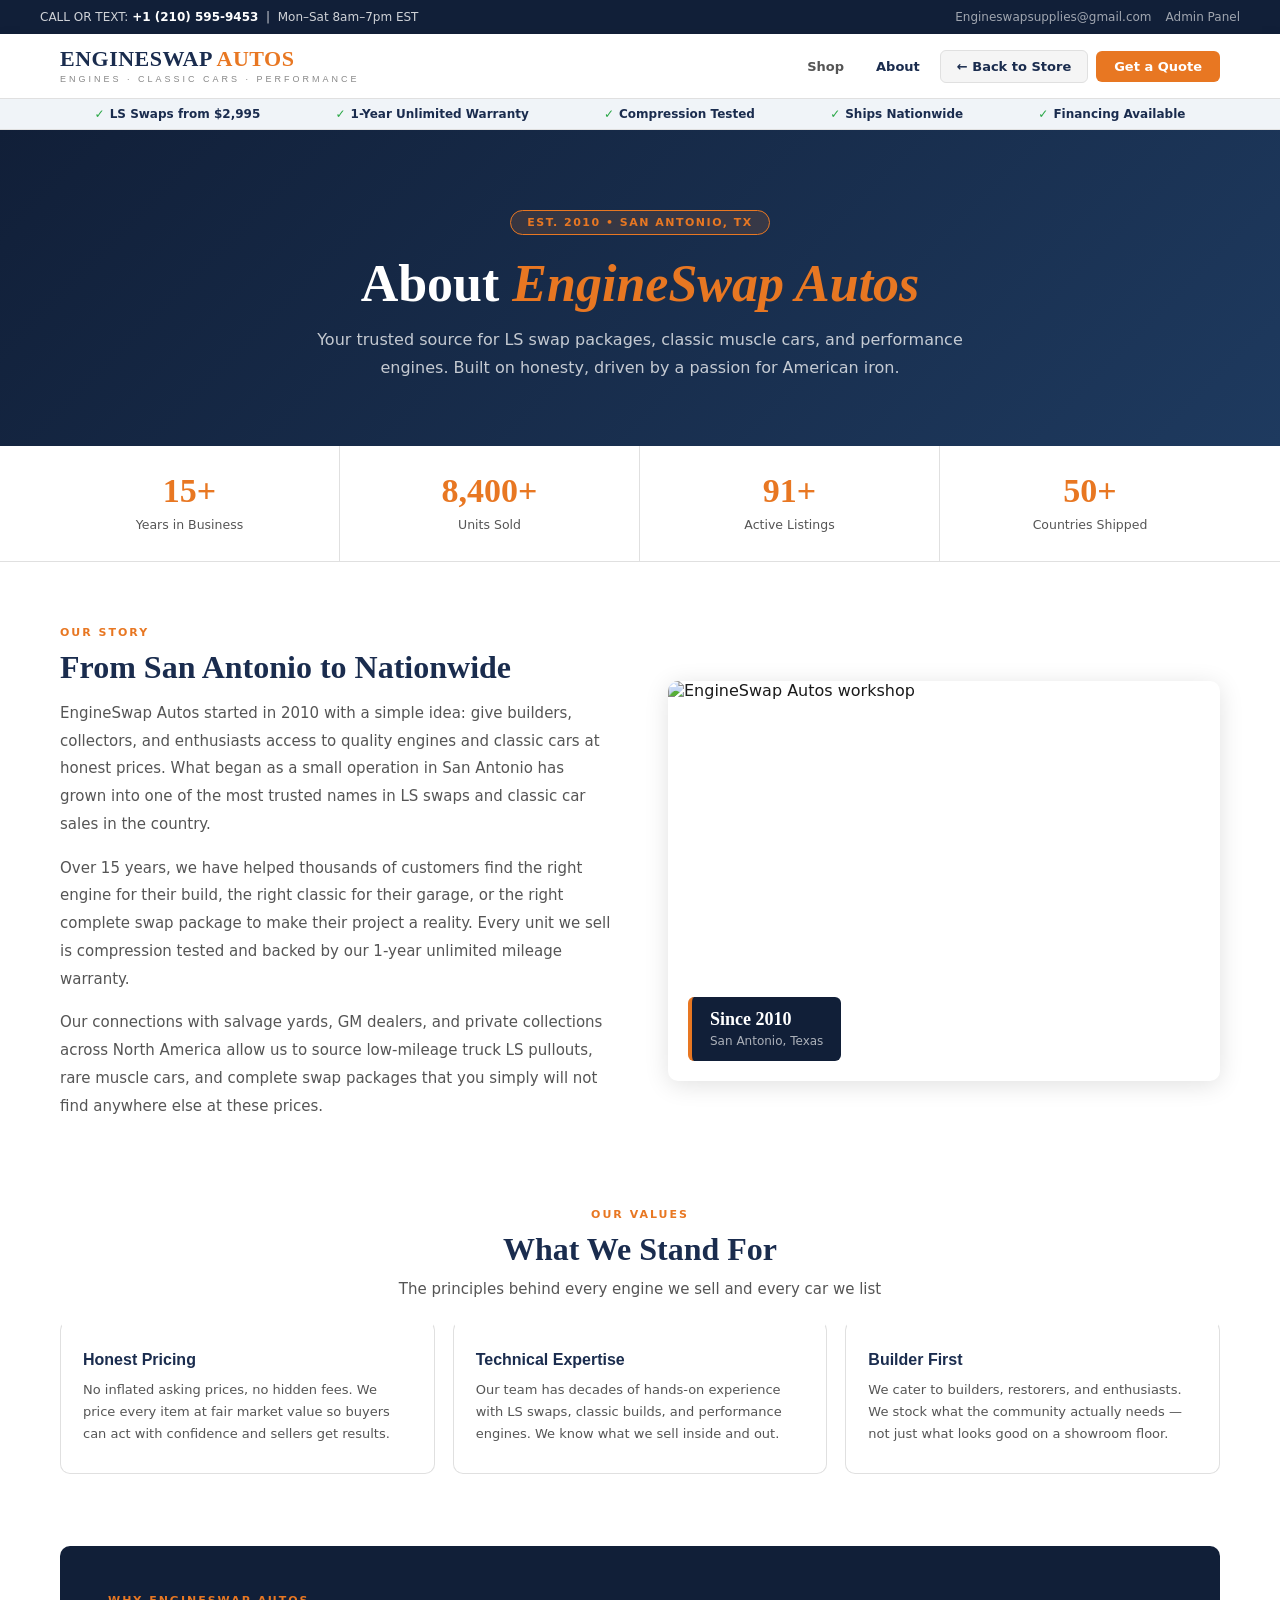
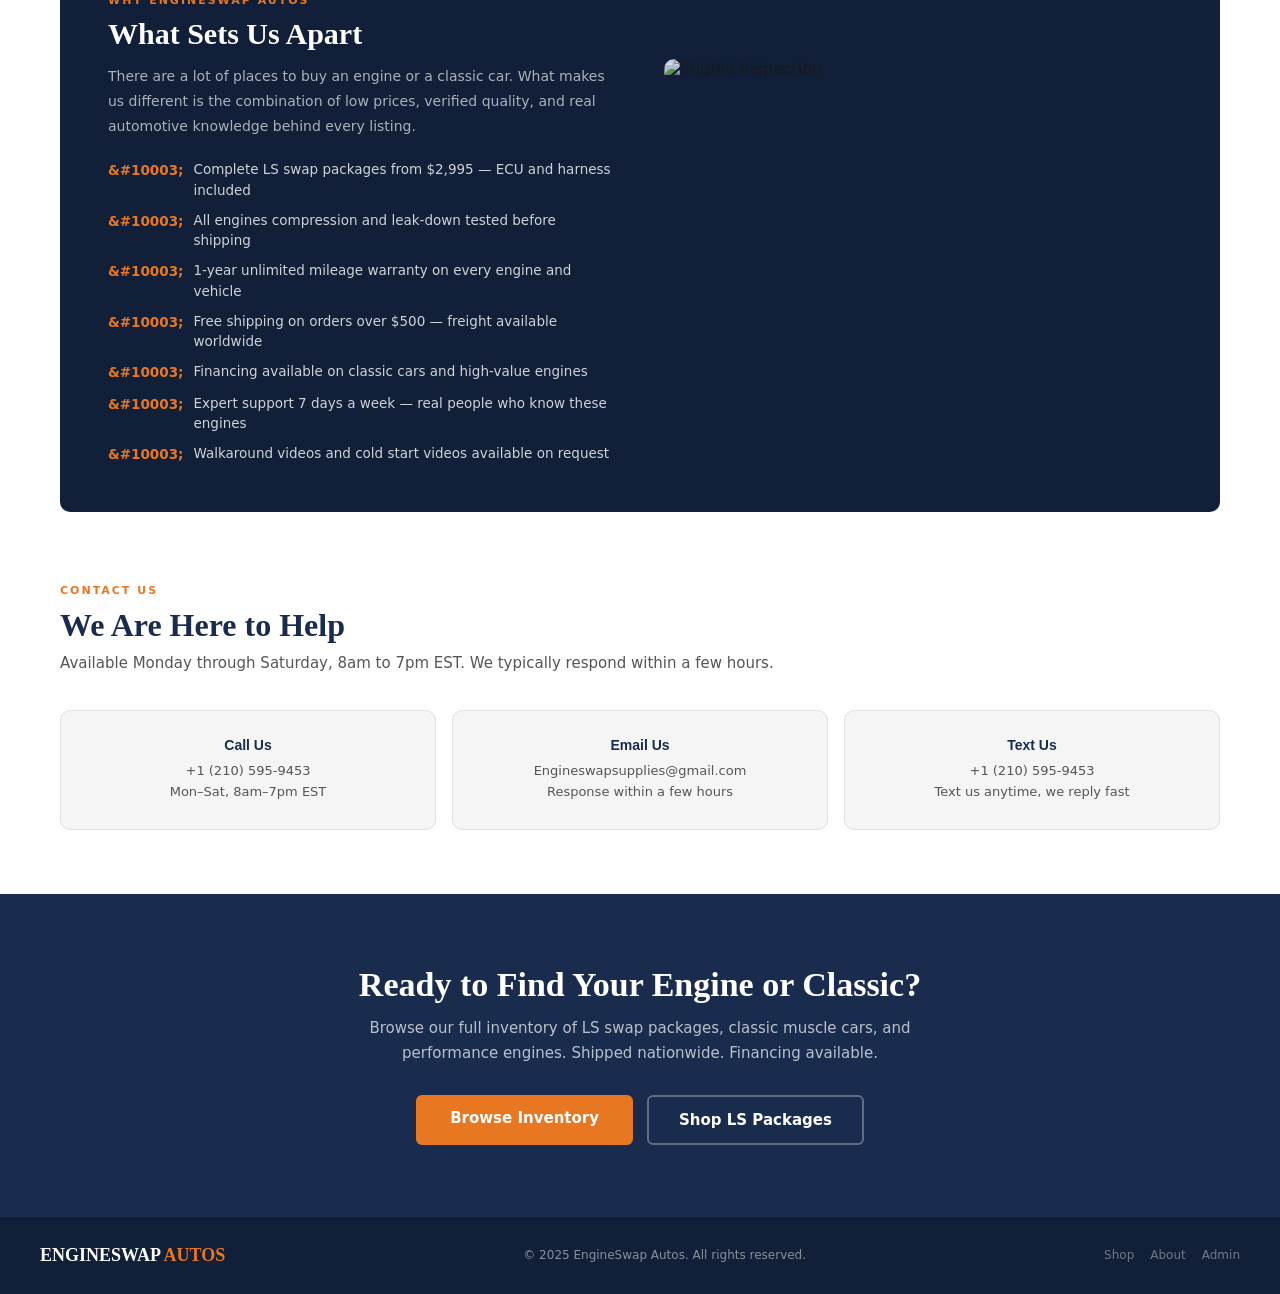
==== frontend/about.html @ 837cea03 "Initial commit — EngineSwap Autos Full-stack FastAPI + Jinja2 website for EngineSwap Autos. - 70 pro" ====
<!DOCTYPE html>
<html lang="en">
<head>
<meta charset="UTF-8">
<meta name="viewport" content="width=device-width,initial-scale=1">
<title>About Us &mdash; EngineSwap Autos</title>
<link rel="icon" href="data:image/svg+xml,<svg xmlns='http://www.w3.org/2000/svg' viewBox='0 0 64 64'><rect width='64' height='64' rx='6' fill='%231a2c4e'/><text x='32' y='46' text-anchor='middle' font-size='28' font-family='Georgia' font-weight='bold' fill='%23e87722'>ESA</text></svg>">
<link href="https://fonts.googleapis.com/css2?family=Segoe+UI:wght@400;600;700&display=swap" rel="stylesheet">
<style>
*,*::before,*::after{box-sizing:border-box;margin:0;padding:0}
:root{
  --navy:#1a2c4e; --navy-dark:#111f38; --navy2:#243b55;
  --orange:#e87722; --orange-h:#cf6510;
  --gray-bg:#f5f5f5; --gray-mid:#e0e0e0; --gray-light:#f0f4f8;
  --text:#1a1a1a; --mid:#555; --light-text:#888;
  --green:#28a745;
  --white:#fff;
  --rad:6px; --rad-md:10px;
  --sh:0 2px 12px rgba(0,0,0,.08);
  --sh-md:0 4px 24px rgba(0,0,0,.12);
}
html{scroll-behavior:smooth}
body{font-family:'Segoe UI',system-ui,sans-serif;color:var(--text);background:var(--white);overflow-x:hidden}
h1,h2,h3{font-family:Georgia,serif}
a{text-decoration:none;color:inherit}
button{cursor:pointer;border:none;font-family:inherit}
img{display:block;max-width:100%;object-fit:cover}

/* TOP STRIP */
.top-strip{background:var(--navy-dark);height:34px;display:flex;align-items:center;padding:0 20px}
.ts-inner{max-width:1200px;margin:0 auto;width:100%;display:flex;align-items:center;justify-content:space-between}
.ts-left{font-size:12px;color:rgba(255,255,255,.8)}
.ts-left strong{color:#fff}
.ts-right{font-size:12px;color:rgba(255,255,255,.6);display:flex;gap:14px;align-items:center}
.ts-right a{color:rgba(255,255,255,.6);transition:.2s}
.ts-right a:hover{color:var(--orange)}

/* MAIN NAV */
.main-nav{background:var(--white);border-bottom:1px solid var(--gray-mid);padding:14px 0;box-shadow:var(--sh)}
.nav-inner{max-width:1200px;margin:0 auto;padding:0 20px;display:flex;align-items:center;gap:16px}
.logo-wrap{text-decoration:none}
.logo-text{font-family:Georgia,serif;font-size:22px;font-weight:700;letter-spacing:.5px;line-height:1}
.logo-engine,.logo-swap{color:var(--navy)}
.logo-autos{color:var(--orange)}
.logo-sub{font-size:9px;color:var(--light-text);letter-spacing:3px;text-transform:uppercase;margin-top:4px;font-family:'Segoe UI',sans-serif}
.nav-links{display:flex;align-items:center;gap:8px;margin-left:auto}
.nav-link{font-size:13px;font-weight:600;color:var(--mid);padding:7px 12px;border-radius:var(--rad);transition:.2s}
.nav-link:hover{color:var(--text);background:var(--gray-bg)}
.nav-link.active{color:var(--navy)}
.btn-back{background:var(--gray-bg);color:var(--navy);padding:8px 16px;border-radius:var(--rad);font-size:13px;font-weight:600;border:1px solid var(--gray-mid);transition:.2s}
.btn-back:hover{border-color:var(--navy);background:var(--white)}
.btn-quote{background:var(--orange);color:var(--white);padding:8px 18px;border-radius:var(--rad);font-size:13px;font-weight:700;transition:.2s}
.btn-quote:hover{background:var(--orange-h)}

/* TRUST STRIP */
.trust-strip{background:var(--gray-light);border-bottom:1px solid var(--gray-mid);padding:8px 0}
.trust-inner{max-width:1200px;margin:0 auto;padding:0 20px;display:flex;justify-content:space-around;align-items:center;flex-wrap:wrap;gap:6px}
.trust-item{font-size:12px;color:var(--navy);font-weight:600;display:flex;align-items:center;gap:5px}
.trust-item .ck{color:var(--green);font-weight:700}

/* HERO */
.about-hero{background:linear-gradient(135deg,#111f38 0%,#1e3a5f 100%);padding:80px 20px 64px;text-align:center;position:relative;overflow:hidden}
.about-hero::before{content:'';position:absolute;inset:0;background:url('https://images.unsplash.com/photo-1486262715619-67b85e0b08d3?w=1800&q=30') center/cover no-repeat;opacity:.06}
.hero-inner{position:relative;z-index:1;max-width:700px;margin:0 auto}
.eyebrow{display:inline-block;background:rgba(232,119,34,.15);border:1px solid var(--orange);color:var(--orange);font-size:11px;font-weight:700;text-transform:uppercase;letter-spacing:1.5px;padding:5px 16px;border-radius:30px;margin-bottom:20px}
.about-hero h1{font-size:clamp(32px,4.5vw,52px);color:#fff;line-height:1.1;margin-bottom:14px}
.about-hero h1 em{color:var(--orange);font-style:italic}
.about-hero p{color:rgba(255,255,255,.75);font-size:16px;line-height:1.75}

/* STATS */
.stats-strip{background:var(--white);border-bottom:1px solid var(--gray-mid)}
.stats-inner{max-width:1200px;margin:0 auto;display:grid;grid-template-columns:repeat(4,1fr)}
.stat-item{text-align:center;padding:28px 16px;border-right:1px solid var(--gray-mid)}
.stat-item:last-child{border-right:none}
.stat-num{font-family:Georgia,serif;font-size:34px;font-weight:700;color:var(--orange);display:block;line-height:1;margin-bottom:6px}
.stat-label{font-size:12.5px;color:var(--mid);font-weight:500}

/* MAIN CONTENT */
.about-body{max-width:1200px;margin:0 auto;padding:64px 20px}
.sec-eyebrow{font-size:11px;font-weight:700;text-transform:uppercase;letter-spacing:2px;color:var(--orange);display:block;margin-bottom:10px}
.about-body h2{font-size:32px;color:var(--navy);margin-bottom:14px;line-height:1.15}
.about-body p{font-size:15px;color:var(--mid);line-height:1.85;margin-bottom:16px}

/* Story grid */
.story-grid{display:grid;grid-template-columns:1fr 1fr;gap:56px;align-items:center;margin-bottom:72px}
.story-img-wrap{border-radius:var(--rad-md);overflow:hidden;height:400px;position:relative;box-shadow:var(--sh-md)}
.story-img-wrap img{width:100%;height:100%}
.story-badge{position:absolute;bottom:20px;left:20px;background:var(--navy-dark);color:#fff;padding:12px 18px;border-radius:var(--rad);border-left:4px solid var(--orange)}
.story-badge strong{display:block;font-size:18px;font-weight:700;font-family:Georgia,serif}
.story-badge span{font-size:12px;color:rgba(255,255,255,.65)}

/* Values */
.values-section{margin-bottom:72px}
.values-section h2{text-align:center;margin-bottom:8px}
.values-sub{text-align:center;font-size:15px;color:var(--mid);margin-bottom:40px}
.values-grid{display:grid;grid-template-columns:repeat(3,1fr);gap:18px}
.value-card{background:var(--white);border:1.5px solid var(--gray-mid);border-radius:var(--rad-md);padding:28px 22px;transition:.2s;border-top:3px solid transparent}
.value-card:hover{box-shadow:var(--sh-md);border-top-color:var(--orange);transform:translateY(-2px)}
.value-card h3{font-size:16px;font-weight:700;color:var(--navy);margin-bottom:10px;font-family:'Segoe UI',sans-serif}
.value-card p{font-size:13px;color:var(--mid);line-height:1.7;margin:0}

/* Differentiators dark panel */
.diff-section{background:var(--navy-dark);border-radius:var(--rad-md);padding:48px;margin-bottom:72px;display:grid;grid-template-columns:1fr 1fr;gap:48px;align-items:center}
.diff-text h2{font-size:30px;color:#fff;margin-bottom:12px}
.diff-text p{font-size:14px;color:rgba(255,255,255,.65);line-height:1.8;margin-bottom:16px}
.diff-list{list-style:none;display:flex;flex-direction:column;gap:10px;margin-top:20px}
.diff-list li{font-size:13.5px;color:rgba(255,255,255,.8);display:flex;align-items:flex-start;gap:10px;line-height:1.5}
.diff-list li::before{content:'&#10003;';color:var(--orange);font-weight:700;flex-shrink:0;margin-top:1px}
.diff-img{border-radius:var(--rad-md);overflow:hidden;height:340px}
.diff-img img{width:100%;height:100%;opacity:.85}

/* Contact */
.contact-section h2{margin-bottom:6px}
.contact-grid{display:grid;grid-template-columns:repeat(3,1fr);gap:16px;margin-top:32px}
.contact-card{background:var(--gray-bg);border:1.5px solid var(--gray-mid);border-radius:var(--rad-md);padding:26px 22px;text-align:center;transition:.2s}
.contact-card:hover{border-color:var(--orange);background:#fff8f2}
.contact-card h3{font-size:14px;font-weight:700;color:var(--navy);margin-bottom:8px;font-family:'Segoe UI',sans-serif}
.contact-card a,.contact-card p{font-size:13px;color:var(--mid);line-height:1.6;display:block;margin:0}
.contact-card a:hover{color:var(--orange)}

/* CTA */
.about-cta{background:var(--navy);padding:72px 20px;text-align:center}
.cta-inner{max-width:600px;margin:0 auto}
.about-cta h2{font-size:34px;color:#fff;margin-bottom:12px}
.about-cta p{color:rgba(255,255,255,.7);font-size:15px;margin-bottom:28px;line-height:1.7}
.cta-buttons{display:flex;justify-content:center;gap:14px;flex-wrap:wrap}
.btn-browse{display:inline-block;padding:14px 34px;background:var(--orange);color:#fff;border-radius:var(--rad);font-size:15px;font-weight:700;transition:.2s}
.btn-browse:hover{background:var(--orange-h)}
.btn-ghost{display:inline-block;padding:14px 30px;background:transparent;color:#fff;border:2px solid rgba(255,255,255,.3);border-radius:var(--rad);font-size:15px;font-weight:600;transition:.2s}
.btn-ghost:hover{border-color:rgba(255,255,255,.8)}

/* FOOTER */
footer{background:var(--navy-dark);color:rgba(255,255,255,.5);padding:28px 20px}
.ft-wrap{max-width:1200px;margin:0 auto;display:flex;align-items:center;justify-content:space-between;flex-wrap:wrap;gap:12px}
.ft-logo{font-family:Georgia,serif;font-size:18px;font-weight:700}
.ft-logo .engine{color:#fff} .ft-logo .autos{color:var(--orange)}
.ft-copy{font-size:12px}
.ft-links{display:flex;gap:16px}
.ft-links a{font-size:12px;color:rgba(255,255,255,.4);transition:.2s}
.ft-links a:hover{color:rgba(255,255,255,.8)}

/* RESPONSIVE */
@media(max-width:860px){
  .story-grid,.diff-section{grid-template-columns:1fr;gap:32px}
  .story-img-wrap,.diff-img{height:260px}
  .diff-section{padding:32px 24px}
  .stats-inner{grid-template-columns:repeat(2,1fr)}
  .stat-item:nth-child(2){border-right:none}
  .stat-item:nth-child(n+3){border-top:1px solid var(--gray-mid)}
  .values-grid,.contact-grid{grid-template-columns:1fr 1fr}
}
@media(max-width:560px){
  .top-strip{display:none}
  .values-grid,.contact-grid{grid-template-columns:1fr}
  .cta-buttons{flex-direction:column}
  .btn-browse,.btn-ghost{width:100%;text-align:center}
  .ft-wrap{flex-direction:column;text-align:center}
  .nav-links .nav-link:not(.active){display:none}
}
</style>
</head>
<body>

<!-- TOP STRIP -->
<div class="top-strip">
  <div class="ts-inner">
    <div class="ts-left">CALL OR TEXT: <strong>+1 (210) 595-9453</strong> &nbsp;|&nbsp; Mon&ndash;Sat 8am&ndash;7pm EST</div>
    <div class="ts-right">
      <a href="mailto:Engineswapsupplies@gmail.com">Engineswapsupplies@gmail.com</a>
      <a href="/admin">Admin Panel</a>
    </div>
  </div>
</div>

<!-- MAIN NAV -->
<nav class="main-nav">
  <div class="nav-inner">
    <a href="/" class="logo-wrap">
      <div class="logo-text"><span class="logo-engine">ENGINE</span><span class="logo-swap">SWAP</span>&nbsp;<span class="logo-autos">AUTOS</span></div>
      <div class="logo-sub">Engines &middot; Classic Cars &middot; Performance</div>
    </a>
    <div class="nav-links">
      <a href="/" class="nav-link">Shop</a>
      <a href="/about" class="nav-link active">About</a>
      <a href="/" class="btn-back">&larr; Back to Store</a>
      <a href="/" class="btn-quote" onclick="event.preventDefault();window.location.href='/'">Get a Quote</a>
    </div>
  </div>
</nav>

<!-- TRUST STRIP -->
<div class="trust-strip">
  <div class="trust-inner">
    <span class="trust-item"><span class="ck">&#10003;</span> LS Swaps from $2,995</span>
    <span class="trust-item"><span class="ck">&#10003;</span> 1-Year Unlimited Warranty</span>
    <span class="trust-item"><span class="ck">&#10003;</span> Compression Tested</span>
    <span class="trust-item"><span class="ck">&#10003;</span> Ships Nationwide</span>
    <span class="trust-item"><span class="ck">&#10003;</span> Financing Available</span>
  </div>
</div>

<!-- HERO -->
<div class="about-hero">
  <div class="hero-inner">
    <div class="eyebrow">Est. 2010 &bull; San Antonio, TX</div>
    <h1>About <em>EngineSwap Autos</em></h1>
    <p>Your trusted source for LS swap packages, classic muscle cars, and performance engines. Built on honesty, driven by a passion for American iron.</p>
  </div>
</div>

<!-- STATS -->
<div class="stats-strip">
  <div class="stats-inner">
    <div class="stat-item"><span class="stat-num">15+</span><span class="stat-label">Years in Business</span></div>
    <div class="stat-item"><span class="stat-num">8,400+</span><span class="stat-label">Units Sold</span></div>
    <div class="stat-item"><span class="stat-num">91+</span><span class="stat-label">Active Listings</span></div>
    <div class="stat-item"><span class="stat-num">50+</span><span class="stat-label">Countries Shipped</span></div>
  </div>
</div>

<!-- BODY -->
<div class="about-body">

  <!-- STORY -->
  <div class="story-grid">
    <div>
      <span class="sec-eyebrow">Our Story</span>
      <h2>From San Antonio to Nationwide</h2>
      <p>EngineSwap Autos started in 2010 with a simple idea: give builders, collectors, and enthusiasts access to quality engines and classic cars at honest prices. What began as a small operation in San Antonio has grown into one of the most trusted names in LS swaps and classic car sales in the country.</p>
      <p>Over 15 years, we have helped thousands of customers find the right engine for their build, the right classic for their garage, or the right complete swap package to make their project a reality. Every unit we sell is compression tested and backed by our 1-year unlimited mileage warranty.</p>
      <p>Our connections with salvage yards, GM dealers, and private collections across North America allow us to source low-mileage truck LS pullouts, rare muscle cars, and complete swap packages that you simply will not find anywhere else at these prices.</p>
    </div>
    <div class="story-img-wrap">
      <img src="https://images.unsplash.com/photo-1486262715619-67b85e0b08d3?w=900&q=70" alt="EngineSwap Autos workshop" loading="lazy">
      <div class="story-badge">
        <strong>Since 2010</strong>
        <span>San Antonio, Texas</span>
      </div>
    </div>
  </div>

  <!-- VALUES -->
  <div class="values-section">
    <span class="sec-eyebrow" style="text-align:center;display:block">Our Values</span>
    <h2 style="text-align:center">What We Stand For</h2>
    <p class="values-sub">The principles behind every engine we sell and every car we list</p>
    <div class="values-grid">
      <div class="value-card">
        <h3>Honest Pricing</h3>
        <p>No inflated asking prices, no hidden fees. We price every item at fair market value so buyers can act with confidence and sellers get results.</p>
      </div>
      <div class="value-card">
        <h3>Technical Expertise</h3>
        <p>Our team has decades of hands-on experience with LS swaps, classic builds, and performance engines. We know what we sell inside and out.</p>
      </div>
      <div class="value-card">
        <h3>Builder First</h3>
        <p>We cater to builders, restorers, and enthusiasts. We stock what the community actually needs — not just what looks good on a showroom floor.</p>
      </div>
    </div>
  </div>

  <!-- DIFFERENTIATORS -->
  <div class="diff-section">
    <div class="diff-text">
      <span class="sec-eyebrow" style="color:var(--orange)">Why EngineSwap Autos</span>
      <h2>What Sets Us Apart</h2>
      <p>There are a lot of places to buy an engine or a classic car. What makes us different is the combination of low prices, verified quality, and real automotive knowledge behind every listing.</p>
      <ul class="diff-list">
        <li>Complete LS swap packages from $2,995 &mdash; ECU and harness included</li>
        <li>All engines compression and leak-down tested before shipping</li>
        <li>1-year unlimited mileage warranty on every engine and vehicle</li>
        <li>Free shipping on orders over $500 &mdash; freight available worldwide</li>
        <li>Financing available on classic cars and high-value engines</li>
        <li>Expert support 7 days a week &mdash; real people who know these engines</li>
        <li>Walkaround videos and cold start videos available on request</li>
      </ul>
    </div>
    <div class="diff-img">
      <img src="https://images.unsplash.com/photo-1568844293986-ca9c5d4fd6a9?w=800&q=70" alt="Engine inspection" loading="lazy">
    </div>
  </div>

  <!-- CONTACT -->
  <div class="contact-section">
    <span class="sec-eyebrow">Contact Us</span>
    <h2>We Are Here to Help</h2>
    <p>Available Monday through Saturday, 8am to 7pm EST. We typically respond within a few hours.</p>
    <div class="contact-grid">
      <div class="contact-card">
        <h3>Call Us</h3>
        <a href="tel:+12105959453">+1 (210) 595-9453</a>
        <p>Mon&ndash;Sat, 8am&ndash;7pm EST</p>
      </div>
      <div class="contact-card">
        <h3>Email Us</h3>
        <a href="mailto:Engineswapsupplies@gmail.com">Engineswapsupplies@gmail.com</a>
        <p>Response within a few hours</p>
      </div>
      <div class="contact-card">
        <h3>Text Us</h3>
        <a href="sms:+12105959453">+1 (210) 595-9453</a>
        <p>Text us anytime, we reply fast</p>
      </div>
    </div>
  </div>

</div>

<!-- CTA -->
<div class="about-cta">
  <div class="cta-inner">
    <h2>Ready to Find Your Engine or Classic?</h2>
    <p>Browse our full inventory of LS swap packages, classic muscle cars, and performance engines. Shipped nationwide. Financing available.</p>
    <div class="cta-buttons">
      <a href="/products" class="btn-browse">Browse Inventory</a>
      <a href="/products?category=engine" class="btn-ghost">Shop LS Packages</a>
    </div>
  </div>
</div>

<!-- FOOTER -->
<footer>
  <div class="ft-wrap">
    <a href="/" class="ft-logo"><span class="engine">ENGINESWAP</span>&nbsp;<span class="autos">AUTOS</span></a>
    <span class="ft-copy">&copy; 2025 EngineSwap Autos. All rights reserved.</span>
    <div class="ft-links">
      <a href="/">Shop</a>
      <a href="/about">About</a>
      <a href="/admin">Admin</a>
    </div>
  </div>
</footer>

</body>
</html>
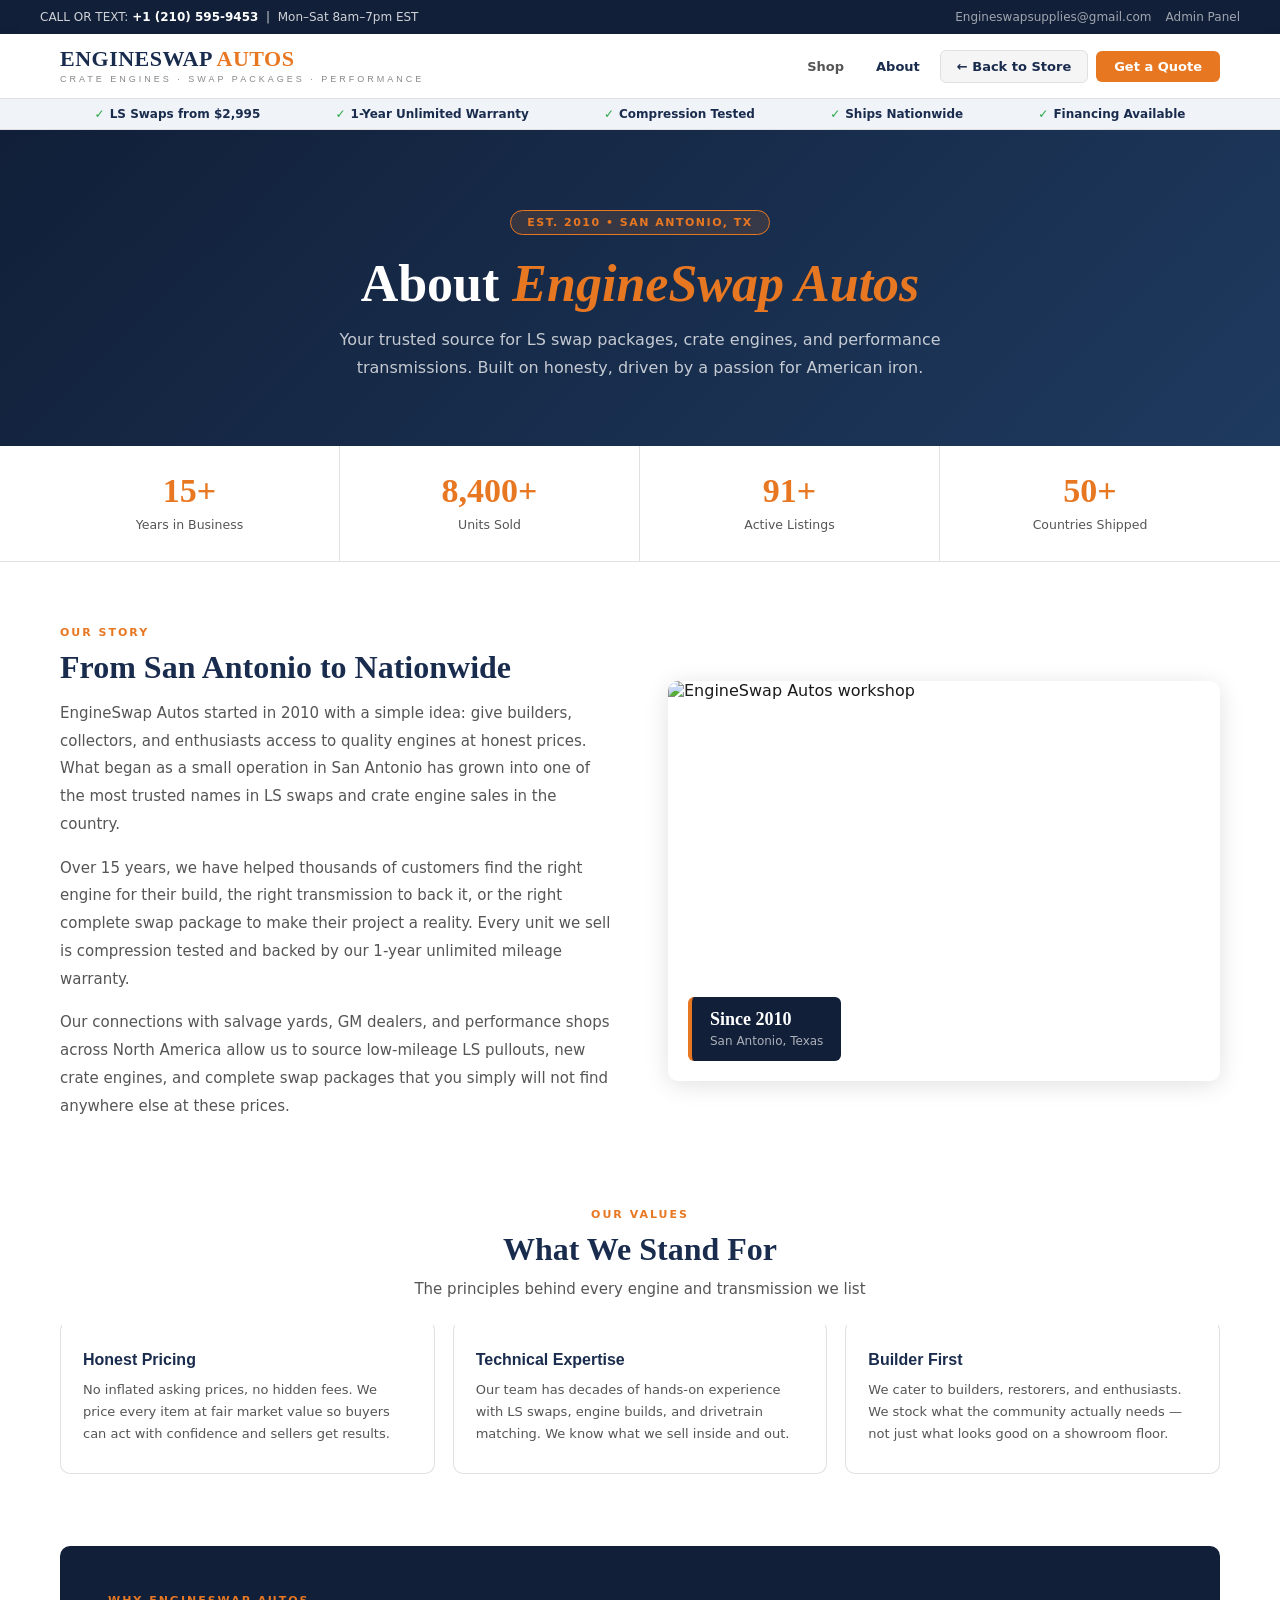
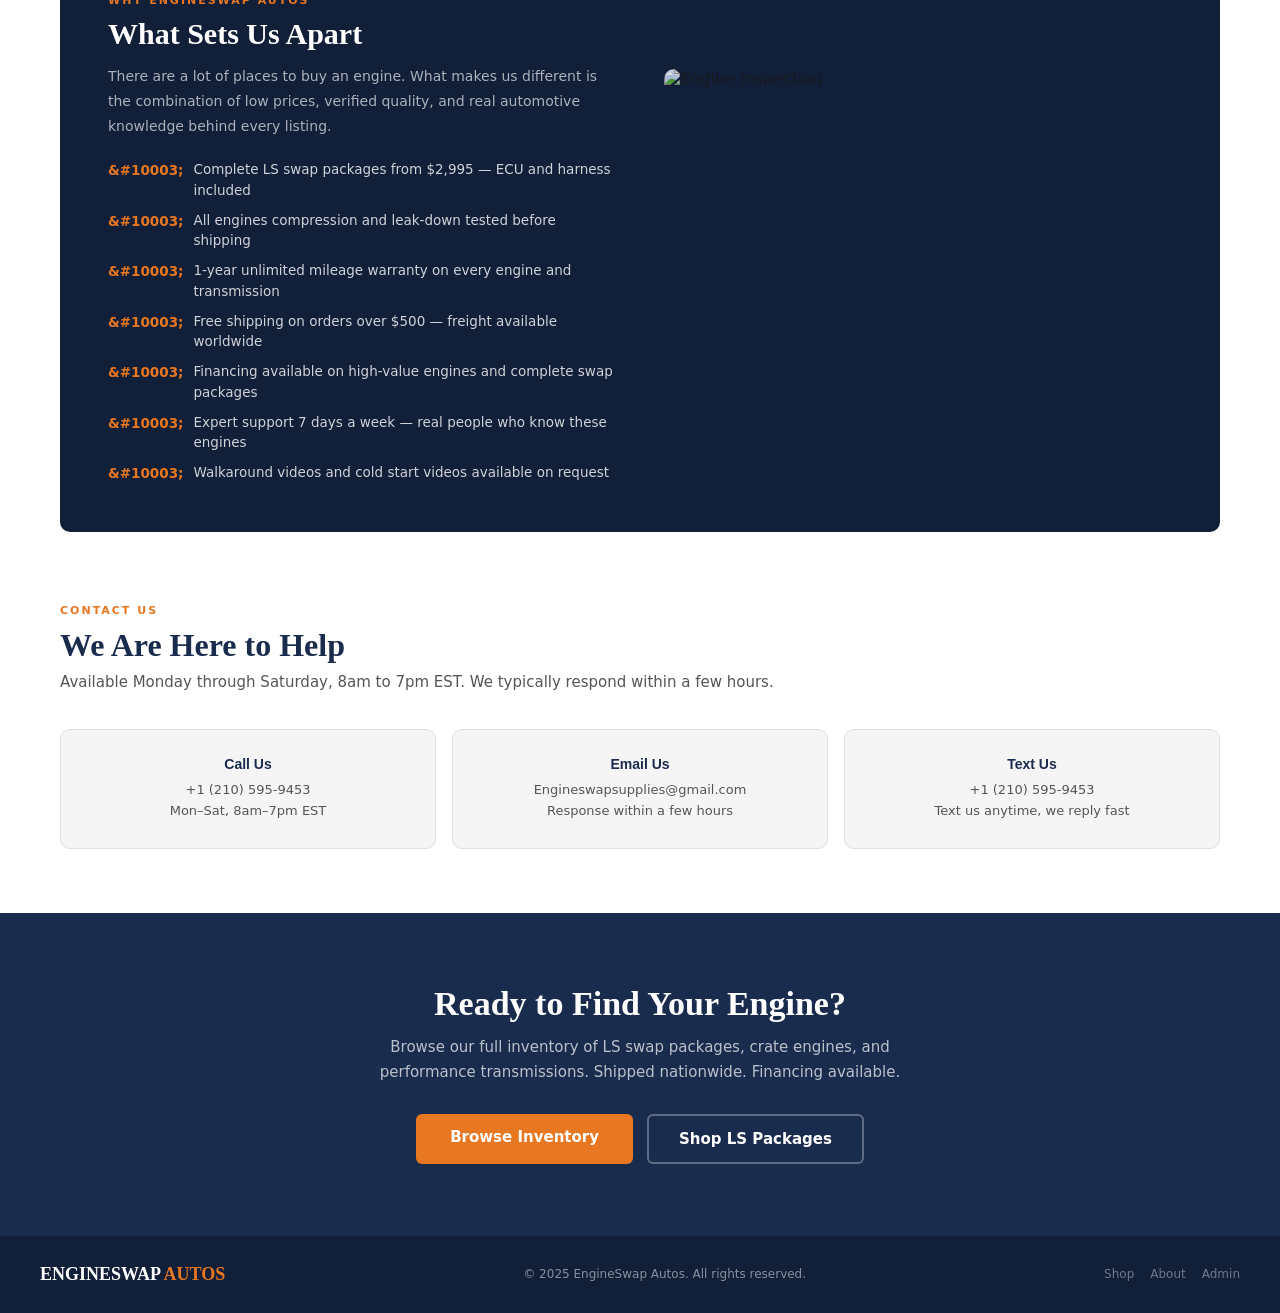
==== commit 8b8d0a7a: "Remove all vehicle listings — engines and transmissions only The storefront now sells engines and tr" ====
--- a/frontend/about.html
+++ b/frontend/about.html
@@ -177,7 +177,7 @@
   <div class="nav-inner">
     <a href="/" class="logo-wrap">
       <div class="logo-text"><span class="logo-engine">ENGINE</span><span class="logo-swap">SWAP</span>&nbsp;<span class="logo-autos">AUTOS</span></div>
-      <div class="logo-sub">Engines &middot; Classic Cars &middot; Performance</div>
+      <div class="logo-sub">Crate Engines &middot; Swap Packages &middot; Performance</div>
     </a>
     <div class="nav-links">
       <a href="/" class="nav-link">Shop</a>
@@ -204,7 +204,7 @@
   <div class="hero-inner">
     <div class="eyebrow">Est. 2010 &bull; San Antonio, TX</div>
     <h1>About <em>EngineSwap Autos</em></h1>
-    <p>Your trusted source for LS swap packages, classic muscle cars, and performance engines. Built on honesty, driven by a passion for American iron.</p>
+    <p>Your trusted source for LS swap packages, crate engines, and performance transmissions. Built on honesty, driven by a passion for American iron.</p>
   </div>
 </div>
 
@@ -226,9 +226,9 @@
     <div>
       <span class="sec-eyebrow">Our Story</span>
       <h2>From San Antonio to Nationwide</h2>
-      <p>EngineSwap Autos started in 2010 with a simple idea: give builders, collectors, and enthusiasts access to quality engines and classic cars at honest prices. What began as a small operation in San Antonio has grown into one of the most trusted names in LS swaps and classic car sales in the country.</p>
-      <p>Over 15 years, we have helped thousands of customers find the right engine for their build, the right classic for their garage, or the right complete swap package to make their project a reality. Every unit we sell is compression tested and backed by our 1-year unlimited mileage warranty.</p>
-      <p>Our connections with salvage yards, GM dealers, and private collections across North America allow us to source low-mileage truck LS pullouts, rare muscle cars, and complete swap packages that you simply will not find anywhere else at these prices.</p>
+      <p>EngineSwap Autos started in 2010 with a simple idea: give builders, collectors, and enthusiasts access to quality engines at honest prices. What began as a small operation in San Antonio has grown into one of the most trusted names in LS swaps and crate engine sales in the country.</p>
+      <p>Over 15 years, we have helped thousands of customers find the right engine for their build, the right transmission to back it, or the right complete swap package to make their project a reality. Every unit we sell is compression tested and backed by our 1-year unlimited mileage warranty.</p>
+      <p>Our connections with salvage yards, GM dealers, and performance shops across North America allow us to source low-mileage LS pullouts, new crate engines, and complete swap packages that you simply will not find anywhere else at these prices.</p>
     </div>
     <div class="story-img-wrap">
       <img src="https://images.unsplash.com/photo-1486262715619-67b85e0b08d3?w=900&q=70" alt="EngineSwap Autos workshop" loading="lazy">
@@ -243,7 +243,7 @@
   <div class="values-section">
     <span class="sec-eyebrow" style="text-align:center;display:block">Our Values</span>
     <h2 style="text-align:center">What We Stand For</h2>
-    <p class="values-sub">The principles behind every engine we sell and every car we list</p>
+    <p class="values-sub">The principles behind every engine and transmission we list</p>
     <div class="values-grid">
       <div class="value-card">
         <h3>Honest Pricing</h3>
@@ -251,7 +251,7 @@
       </div>
       <div class="value-card">
         <h3>Technical Expertise</h3>
-        <p>Our team has decades of hands-on experience with LS swaps, classic builds, and performance engines. We know what we sell inside and out.</p>
+        <p>Our team has decades of hands-on experience with LS swaps, engine builds, and drivetrain matching. We know what we sell inside and out.</p>
       </div>
       <div class="value-card">
         <h3>Builder First</h3>
@@ -265,13 +265,13 @@
     <div class="diff-text">
       <span class="sec-eyebrow" style="color:var(--orange)">Why EngineSwap Autos</span>
       <h2>What Sets Us Apart</h2>
-      <p>There are a lot of places to buy an engine or a classic car. What makes us different is the combination of low prices, verified quality, and real automotive knowledge behind every listing.</p>
+      <p>There are a lot of places to buy an engine. What makes us different is the combination of low prices, verified quality, and real automotive knowledge behind every listing.</p>
       <ul class="diff-list">
         <li>Complete LS swap packages from $2,995 &mdash; ECU and harness included</li>
         <li>All engines compression and leak-down tested before shipping</li>
-        <li>1-year unlimited mileage warranty on every engine and vehicle</li>
+        <li>1-year unlimited mileage warranty on every engine and transmission</li>
         <li>Free shipping on orders over $500 &mdash; freight available worldwide</li>
-        <li>Financing available on classic cars and high-value engines</li>
+        <li>Financing available on high-value engines and complete swap packages</li>
         <li>Expert support 7 days a week &mdash; real people who know these engines</li>
         <li>Walkaround videos and cold start videos available on request</li>
       </ul>
@@ -310,8 +310,8 @@
 <!-- CTA -->
 <div class="about-cta">
   <div class="cta-inner">
-    <h2>Ready to Find Your Engine or Classic?</h2>
-    <p>Browse our full inventory of LS swap packages, classic muscle cars, and performance engines. Shipped nationwide. Financing available.</p>
+    <h2>Ready to Find Your Engine?</h2>
+    <p>Browse our full inventory of LS swap packages, crate engines, and performance transmissions. Shipped nationwide. Financing available.</p>
     <div class="cta-buttons">
       <a href="/products" class="btn-browse">Browse Inventory</a>
       <a href="/products?category=engine" class="btn-ghost">Shop LS Packages</a>
